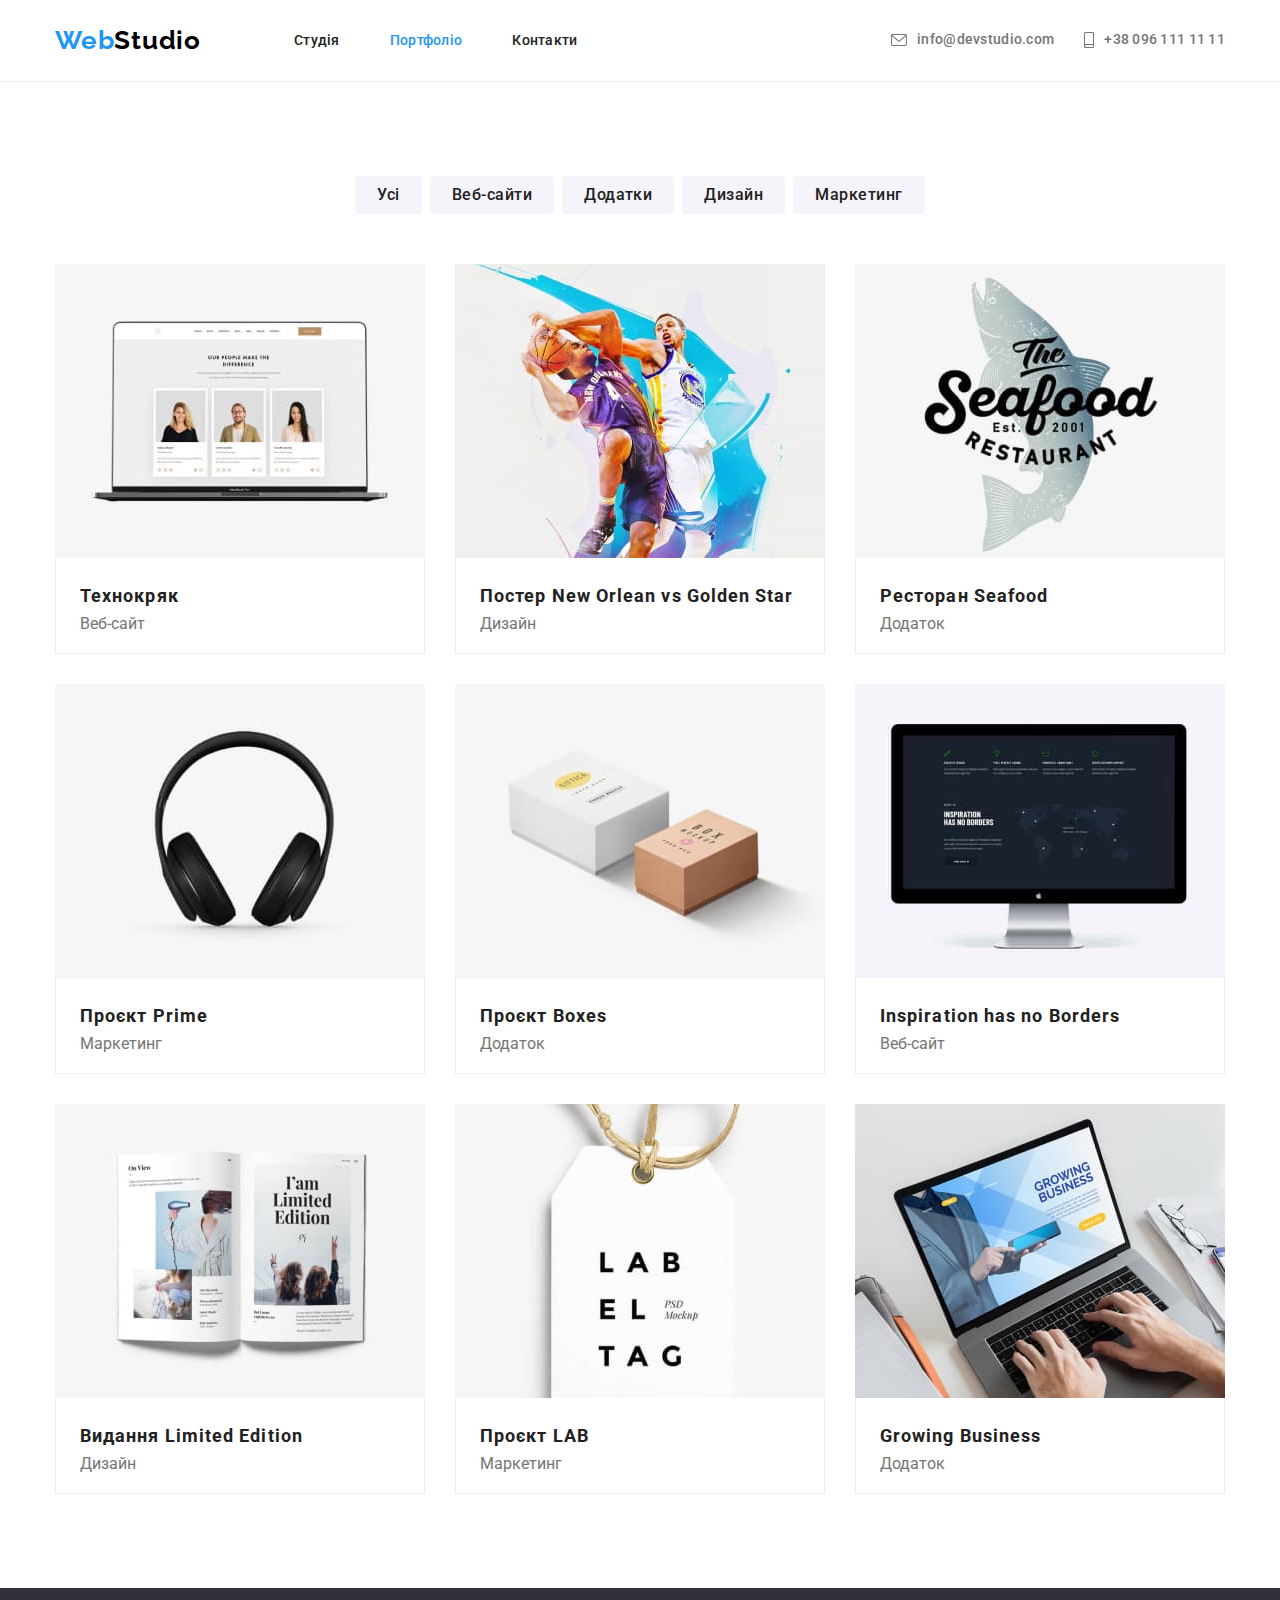
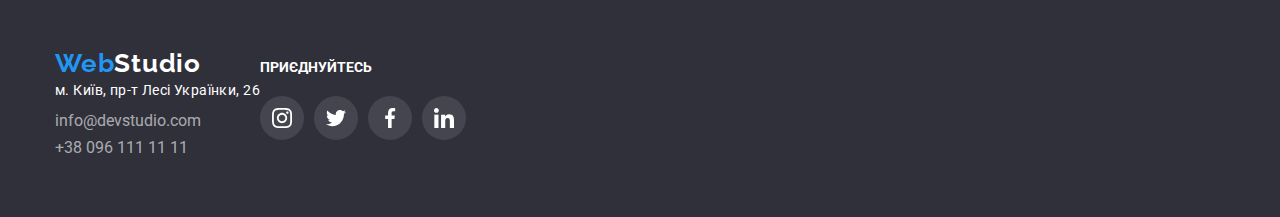
==== portfolio.html @ 5418c932 "Initial commit" ====
<!DOCTYPE html>
<html lang="uk">
  <head>
    <meta charset="UTF-8" />
    <meta http-equiv="X-UA-Compatible" content="IE=edge" />
    <meta name="viewport" content="width=device-width, initial-scale=1.0" />
    <title>Портфоліо</title>
    <!-- шрифти -->
    <link rel="preconnect" href="https://fonts.googleapis.com" />
    <link rel="preconnect" href="https://fonts.gstatic.com" crossorigin />
    <link
      href="https://fonts.googleapis.com/css2?family=Raleway:wght@700&family=Roboto:wght@400;500;700;900&display=swap"
      rel="stylesheet"
    />
    <!-- стилі -->
    <link
      rel="stylesheet"
      href=" https://cdnjs.cloudflare.com/ajax/libs/modern-normalize/1.1.0/modern-normalize.min.css"
    />
    <link rel="stylesheet" href="./css/styles.css" />
  </head>
  <body>
   <header class="header section">
      <div class="container div-header">
        <nav class="navigaition">
          <a class="logo logo-header link" href="./index.html"><span class="logo-accent">Web</span>Studio</a>
          <ul class="menu list">
            <li class="menu-list"><a class="menu-link link-text  link-accent link" href="./index.html">Студія</a></li>
            <li class="menu-list"><a class="menu-link link-text  link-accent link current" href="./portfolio.html">Портфоліо</a></li>
            <li class="menu-list"><a class="menu-link link-text  link-accent link" href="">Контакти</a></li>
          </ul>
        </nav>
        <ul class="header-list list">
          <li header-item>
            <a class="mailto link-text link-accent  link" href="mailto:info@devstudio.com"><svg aria-label="Іконка почтової скриньки" class="mailto-icon" width="16px" height="12px">
                        <use href="./images/sprite.svg#icon-envelope"></use></svg>info@devstudio.com</a>
          </li>
          <li header-item>
            <a class="contact-phone-number link-text link-accent  link" href="tel:+380961111111"><svg aria-label="Шконка телефон" class="phone-icon" width="10px" height="16px">
                        <use href="./images/sprite.svg#icon-smartphone"></use></svg>+38 096 111 11 11</a>
          </li>
        </ul>
      </div>
    </header>
    <main>
      <section class="portfolio section">
        <div class="container portfolio-div">
          <h1 class="visually-hidden">Портфоліо</h1>
          <!-- список кнопок -->
          <ul class="portfolio-btn-list list">
            <li class="portfolio-btn-item">
              <button class="button-secondary button button-activ" type="button">Усі</button>
            </li>
            <li class="portfolio-btn-item">
              <button class="button-secondary button button-activ" type="button">Веб-сайти</button>
            </li>
            <li class="portfolio-btn-item">
              <button class="button-secondary button button-activ" type="button">Додатки</button>
            </li>
            <li class="portfolio-btn-item">
              <button class="button-secondary button button-activ" type="button">Дизайн</button>
            </li>
            <li class="portfolio-btn-item">
              <button class="button-secondary button button-activ" type="button">Маркетинг</button>
            </li>
          </ul>

          <ul class="portfolio-links-list list">
            <li class="portfolio-link-item">
              <a class="item-link link" href="">
                <img
                  class="portfolio-link-img"
                  src="./images/portfolio_tehnokriyk.jpg"
                  alt="Відкритий ноутбук з сайтом на екрані"
                  width="370"
                  height="294"
                />
                <div class="div-link-border">
                  <h3 class="portfolio-link-title">Технокряк</h3>
                  <p class="portfolio-link-text">Веб-сайт</p>
                </div>
              </a>
            </li>

            <li class="portfolio-link-item">
              <a class="item-link link" href="">
                <img
                  class="portfolio-link-img"
                  src="./images/portfolio_poster.jpg"
                  alt="Елемент дизайнерської роботи з баскетболістами"
                  width="370"
                  height="294"
                />
                <div class="div-link-border">
                  <h3 class="portfolio-link-title link">Постер New Orlean vs Golden Star</h3>
                <p class="portfolio-link-text">Дизайн</p>
                </div>
                
              </a>
            </li>

            <li class="portfolio-link-item">
              <a class="item-link link" href="">
                <img
                  class="portfolio-link-img"
                  src="./images/portfolio_seafood.jpg"
                  alt="Логотип ресторану"
                  width="370"
                  height="294"
                />
                <div class="div-link-border">
                  <h3 class="portfolio-link-title link">Ресторан Seafood</h3>
                <p class="portfolio-link-text">Додаток</p>
                </div>
                
              </a>
            </li>

            <li class="portfolio-link-item">
              <a class="item-link link" href="">
                <img
                  class="portfolio-link-img"
                  src="./images/portfolio_prime.jpg"
                  alt="Чорні навушники на білому фоні"
                  width="370"
                  height="294"
                />
                <div class="div-link-border">
                  <h3 class="portfolio-link-title link">Проєкт Prime</h3>
                <p class="portfolio-link-text">Маркетинг</p>
                </div>
              </a>
                
                
            </li>

            <li class="portfolio-link-item">
              <a class="item-link link" href="">
                <img
                  class="portfolio-link-img"
                  src="./images/portfolio_boxes.jpg"
                  alt="Велика біла та маленька коробочка кирпичного кольору на білому фоні"
                  width="370"
                  height="294"
                />
                <div class="div-link-border">
                  <h3 class="portfolio-link-title link">Проєкт Boxes</h3>
                <p class="portfolio-link-text">Додаток</p>
                </div>
                
              </a>
            </li>

            <li class="portfolio-link-item">
              <a class="item-link link" href="">
                <img
                  class="portfolio-link-img"
                  src="./images/portfolio_borders.jpg"
                  alt="Темний монітор на білому фоні"
                  width="370"
                  height="294"
                />
                <div class="div-link-border">
                  <h3 class="portfolio-link-title link">Inspiration has no Borders</h3>
                <p class="portfolio-link-text">Веб-сайт</p>
                </div>
                
              </a>
            </li>

            <li class="portfolio-link-item">
              <a class="item-link link" href="">
                <img
                  class="portfolio-link-img"
                  src="./images/portfolio_limited_edition.jpg"
                  alt="Відкрита книга"
                  width="370"
                  height="294"
                />
                <div class="div-link-border">
                  <h3 class="portfolio-link-title link">Видання Limited Edition</h3>
                <p class="portfolio-link-text">Дизайн</p>
                </div>
                
              </a>
            </li>

            <li class="portfolio-link-item">
              <a class="item-link link" href="">
                <img
                  class="portfolio-link-img"
                  src="./images/portfolio_lab.jpg"
                  alt="Фірмовий знак проекту"
                  width="370"
                  height="294"
                />
                <div class="div-link-border">
                  <h3 class="portfolio-link-title link">Проєкт LAB</h3>
                  <p class="portfolio-link-text">Маркетинг</p>
                </div>
              </a>
            </li>

            <li class="portfolio-link-item">
              <a class="item-link link" href="">
                <img
                  class="portfolio-link-img"
                  src="./images/portfolio_growing_business.jpg"
                  alt="Ноутбук на столі"
                  width="370"
                  height="294"
                />
                <div class="div-link-border">
                  <h3 class="portfolio-link-title">Growing Business</h3>
                  <p class="portfolio-link-text">Додаток</p>
                </div>
              </a>
            </li>
          </ul>
        </div>

        <!-- список картинок -->
      </section>
    </main>

      <footer class="footer section">
      <div class="container footer-div">
        
          <ul class="footer-address-list list">
            <a class="logo logo-footer link" href="./index.html"><span class="logo-accent">Web</span>Studio</a>
            <address class="address">
              <ul class="address-list list">
                <li class="address-item"><a class="address-link link-accent link" href="">м. Київ, пр-т Лесі Українки, 26</a></li>
                <li class="address-item">
                  <a class="mailto mailto-footer link-accent link" href="mailto:info@devstudio.com">info@devstudio.com</a>
                </li>
                <li class="address-item">
                  <a class="contact-phone-number phone-footer link-accent  link" href="tel:+380961111111"
                    >+38 096 111 11 11</a
                  >
                </li>
              </ul>
            </address>
          </ul>
          <ul class="footer-list list">
            <p class="footer-icon-text transform">Приєднуйтесь</p>
            <ul class="footer-icon-list list">
              <li class="footer-icon-item">
                <a class="footer-icon-link link" href="https://www.instagram.com/
" ><svg lang="en" aria-label="icon instagram" class="footer-icon" width="20px" height="20px"
    >
                        <use href="./images/sprite.svg#icon-instagram"></use></svg>
</a></a>
              </li>
              <li class="footer-icon-item">
                <a class="footer-icon-link link" href="https://twitter.com/
" ><svg lang="en" aria-label="icon twitter" class="footer-icon" width="20px" height="20px">
                        <use href="./images/sprite.svg#icon-twitter"></use></svg>
</a></a>
              </li>
              <li class="footer-icon-item">
                <a class="footer-icon-link link" href="https://www.facebook.com/
"><svg lang="en" aria-label="" class="footer-icon" width="20px" height="20px">
                        <use href="./images/sprite.svg#icon-facebook"></use></svg>
</a></a>
              </li>
              <li class="footer-icon-item">
                <a class="footer-icon-link link" href="https://www.linkedin.com/
"><svg lang="en" aria-label="icon linkedin" class="footer-icon" width="20px" height="20px">
                        <use href="./images/sprite.svg#icon-linkedin"></use></svg>
</a></a>
              </li>
            </ul>
          </ul>
        
      </div>
    </footer>

  </body>
</html>
---- css/styles.css ----
/* сбрасываем стили */
h1, 
h2,
h3,
h4,
p {
    margin-top: 0;
    margin-bottom: 0;
}

ul,
ol {
    margin-top: 0;
    margin-bottom: 0;
    padding-left: 0;
}

button {
    cursor: pointer;
}

img {
    display: block;
}

.list {
    list-style: none;
}

.link {
    text-decoration: none;
}

.visually-hidden {
    position: absolute;
    white-space: nowrap;
    width: 1px;
    height: 1px;
    overflow: hidden;
    border: 0;
    padding: 0;
    clip: rect(0 0 0 0);
    clip-path: inset(50%);
    margin: -1px;
}

:root {
    /* палитра цветов */
    --primary-color: #212121;
    --secondary-color: #757575;
    --secondary-color-w: #FFFFFF;
    --additional-color: rgba(255, 255, 255, 0.6);
    --accent-color: #2196F3;
    /* текст */
    --primary-font-family: 'Roboto', sans-serif;
    --secondary-font-family: 'Raleway', sans-serif;
    /* фон */
    --primary-background-color: #ffffff;
    --secondary-background-color-lige: rgba(47, 48, 58, 0.4);
    --secondary-background-color-dark: #2F303A;
    --accent-background-color: #AFB1B8;
}

body {
    color: var(--primary-color);
    font-family: var(--primary-font-family);
    background-color: var(--primary-background-color);
}

/* ==========   общие классы   ======= */
.container {
    width: 1200px;
    padding: 0 15px;
    margin-left: auto;
    margin-right: auto;
}

.section {
    padding-top: 94px;
    padding-bottom: 94px;
}

.link-text {
    color: var(--secondary-color);
    font-weight: 500;
    font-size: 14px;
    line-height: 1.14;
    letter-spacing: 0.02em;
}

.title {
    font-size: 36px;
    line-height: 1.17;
    text-align: center;
    letter-spacing: 0.03em;
    margin-bottom: 50px;
}

.transform {
    text-transform: uppercase;
}

/* --- hover-focus  --- */
.link-accent:hover,
.link-accent:focus {
    color: var(--accent-color);
    fill: var(--accent-color);
}


/*====================   HEADER   ==================== */
.header {
    padding-top: 25px;
    padding-bottom: 25px;
    border-bottom: 1px solid #ECECEC;
}

/* ---  LOGO   --- */
.logo {
    color: #000000;
    font-family: var(--secondary-font-family);
    font-weight: 700;
    font-size: 26px;
    line-height: 1.19;
    letter-spacing: 0.03em;
}

.logo-header {
    margin-right: 93px;
}

.logo-accent {
    color: var(--accent-color);
}

.logo:hover {
    color: var(--accent-color);
}

/* ----   navigation   ----   */
.menu-link {
    color: var(--primary-color);
}

/* ----------------------------- */
.div-header {
    display: flex;
    justify-content: space-between;
}

.navigaition {
    display: flex;

}

.menu {
    display: flex;
    align-items: center;
    column-gap: 50px;
}

.header-list {
    display: flex;
    align-items: center;
    column-gap: 30px;
}

/* --------------- */
.mailto,
.contact-phone-number {
    display: flex;
    align-items: center;
}

.mailto-icon,
.phone-icon {
    margin-right: 10px;
    fill: currentColor;
}

.current {
    color: var(--accent-color);
}

/* ===============  HERO   =========== */
.hero {
    padding-top: 200px;
    padding-bottom: 200px;
    background-color: #C4C4C4;
    background-image: linear-gradient(rgba(47, 48, 58, 0.4),
            rgba(47, 48, 58, 0.4)),
        url("../images/bg/hero-bg.jpg");
    background-repeat: no-repeat;
    background-position: center;
    background-size: cover;
    max-width: 1600px;
    margin-left: auto;
    margin-right: auto;
}

.hero-title {
    font-family: var(--primary-font-family);
    color: var(--secondary-color-w);
    width: 696px;
    margin-right: auto;
    margin-left: auto;
    margin-bottom: 30px;
    font-weight: 900;
    font-size: 44px;
    line-height: 1.37;
    text-align: center;
    letter-spacing: 0.06em;
}

/*--------  кнопки   -----------   */

.button {
    display: block;
    font-size: 16px;
    line-height: 1.9;
    text-align: center;
    border: none;
    border-radius: 4px;
}

.button-primary {
    color: var(--secondary-color-w);
    background-color: var(--accent-color);
    font-weight: 700;
    line-height: 1.9;
    letter-spacing: 0.06em;
    margin-right: auto;
    margin-left: auto;
    width: 216px;
    height: 50px;
    box-shadow: 0px 4px 4px rgba(0, 0, 0, 0.15);
}

.button-secondary {
    color: var(--primary-color);
    background-color: #F5F4FA;
    font-weight: 500;
    line-height: 1.6;
    letter-spacing: 0.03em;
    padding: 6px 22px;  
    
}

/* ------ hover-focus  ------------ */
.button-primary:hover,
.button-primary:focus {
    background-color: #188CE8;
}

.button-secondary:hover,
.button-secondary:focus {
    color: var(--secondary-color-w);
    background-color: var(--accent-color);
    box-shadow: 0px 4px 4px rgba(0, 0, 0, 0.25);
}

.button-activ:active {
    color: var(--accent-color);
}


/* ===============  HERO   =========== */
/* ===========   benefits   ================= */
.benefits {
    padding-bottom: 0;
}

.benefits-title {
    font-size: 14px;
    line-height: 1.14;
    letter-spacing: 0.03em;
    margin-bottom: 10px;
}

.benefits-text {
    color: var(--secondary-color);
    font-size: 14px;
    line-height: 1.71;
    letter-spacing: 0.03em;
}

/*------    позиционирование   ---------------- */
.benefits-list {
    display: flex;
    column-gap: 30px;
}

.benefits-item {
    flex-basis: calc((100%-90px)/4);
}

.benefits-item-div {
    display: flex;
    justify-content: center;
    align-items: center;
    background-color: #F5F4FA;
    height: 120px;
    border-radius: 4px;
    margin-bottom: 30px;
}

/* ===========   benefits   ================= */
/* ===========   WORK   ===================== */
.work-list {
    display: flex;
    column-gap: 30px;
}

.work-list-item {
    flex-basis: calc((100%-60px)/3)
}

/* ===========   WORK   ===================== */
/* ===========   TEAM   ===================== */
.team {
    background-color: #F5F4FA;
    padding-top: 48px;
    padding-bottom: 140px;
}

.team-list {
    display: flex;
    column-gap: 30px;
}

.team-item {
    background-color: var(--primary-background-color);
    box-shadow: 0px 1px 3px rgba(0, 0, 0, 0.12), 0px 1px 1px rgba(0, 0, 0, 0.14), 0px 2px 1px rgba(0, 0, 0, 0.2);
    border-radius: 0px 0px 4px 4px;
    padding-bottom: 30px;
    flex-basis: calc((100%-90px)/4)
}

.team-img {
    margin-bottom: 30px;
}

.team-item-title {
    font-weight: 500;
    font-size: 16px;
    line-height: 1.19;
    margin-bottom: 10px;
}

.team-item-text {
    color: var(--secondary-color);
    font-size: 16px;
    line-height: 1.19;
    text-align: center;
    letter-spacing: 0.03em;
    margin-bottom: 16px;
}

.team-social-list {
    display: flex; 
    justify-content: center;
    column-gap: 10px;
}
.team-social-item{
    display: flex;
        justify-content: center;
        align-items: center;

}

.team-social-link {
    display: flex;
    justify-content: center;
    align-items: center; 
    width: 44px;
    height: 44px;
    border-radius: 50%;
    background-color: var(--secondary-color-w);

}

.team-social-icon {
    color: #AFB1B8;   
    fill: currentColor;

}

/* --------- hover,focus ----------- */
.team-social-link:hover .team-social-icon,
.team-social-link:focus .team-social-icon {
    fill: var(--secondary-color-w);

}

.team-social-link:hover,
.team-social-link:focus {
    background-color: var(--accent-color); 
 
} 

/* ===========   TEAM   ===================== */
/* ===========   CLIENT   ===================== */

.client-list {
    display: flex;
    column-gap: 30px;
}


.client-link {
    display: flex;
    align-items: center;
    justify-content: center;
    width: 170px;
    height: 92px;
    border: 1px solid #AFB1B8;
    border-radius: 4px;
}

.client-link-icon {
    fill: #afb1b8;

}

.client-link:hover .client-link-icon,
.client-link:focus .client-link-icon {
    fill: var(--accent-color);
}

.client-link:hover,
.client-link:focus {
    border: 1px solid var(--accent-color);
}


/*===========   CLIENT   =====================*/
/* ==========   FOOTER   ===================== */

.footer {
    padding: 60px 0;
    background-color: var(--secondary-background-color-dark);
}

.address {
    font-style: normal;
}

.address-link {
    color: var(--secondary-color-w);
    font-size: 14px;
    line-height: 1.71;
    letter-spacing: 0.03em;
}

.mailto-footer,
.phone-footer {
    color: rgba(255, 255, 255, 0.6);
}

.logo-footer {
    color: var(--secondary-color-w);

}

/* ---------------------------------------------- */

.footer-icon-text {
    color: var(--secondary-color-w);
    font-weight: 700;
    font-size: 14px;
    line-height: 1.14;
    margin-bottom: 20px;
}

/* ============================= */
.footer-div {
    display: flex;
    align-items: baseline;
}

.footer-address-div {
    display: flex;
    margin-right: 70px;
    flex-direction: column;
    row-gap: 20px;
}

.address-list {
    display: flex;
    flex-direction: column;
    row-gap: 9px;

}

.footer-icon-list {
    display: flex;
    column-gap: 10px;
}

.footer-icon {
    fill: var(--secondary-color-w);
}

.footer-icon-link {
    display: flex;
    justify-content: center;
    align-items: center;
    width: 44px;
    height: 44px;
    border-radius: 50%;
    background-color: rgba(255, 255, 255, 0.1);
}

.footer-icon-link:hover,
.footer-icon-link:focus {
    background-color: var(--accent-color);

}

/* ----------------------- */
/* ==========   FOOTER   ===================== */
/*================   portfolio   =========================== */

.portfolio-link-title {
    color: var(--primary-color);
    font-size: 18px;
    line-height: 2;
    letter-spacing: 0.06em;
}

.portfolio-link-text {
    color: var(--secondary-color);
    font-size: 16px;
    line-height: 1.19;
}

/*----------------------------------------------------------*/
/* позиционирование */

.portfolio-btn-list {
    display: flex;
    justify-content: center;
    column-gap: 8px;
    margin-bottom: 50px;

}

.portfolio-links-list {
    display: flex;
    flex-wrap: wrap;
    gap: 30px;
}

/* .portfolio-link-item{     */
/* border-bottom: 1px solid #EEEEEE; */
/* flex-basis: calc((100%-60px)/3); */
/* }  */

.div-link-border {
    border: 1px solid #EEEEEE;
    border-top: none;
    padding: 20px 24px;
}
.item-link{
    display: inline-block;
}

.item-link:hover,
.item-link:focus {
    box-shadow: 0px 1px 1px rgba(0, 0, 0, 0.12), 0px 4px 4px rgba(0, 0, 0, 0.06), 1px 4px 6px rgba(0, 0, 0, 0.16);
}    

/* ---------------------------------------------------------- */
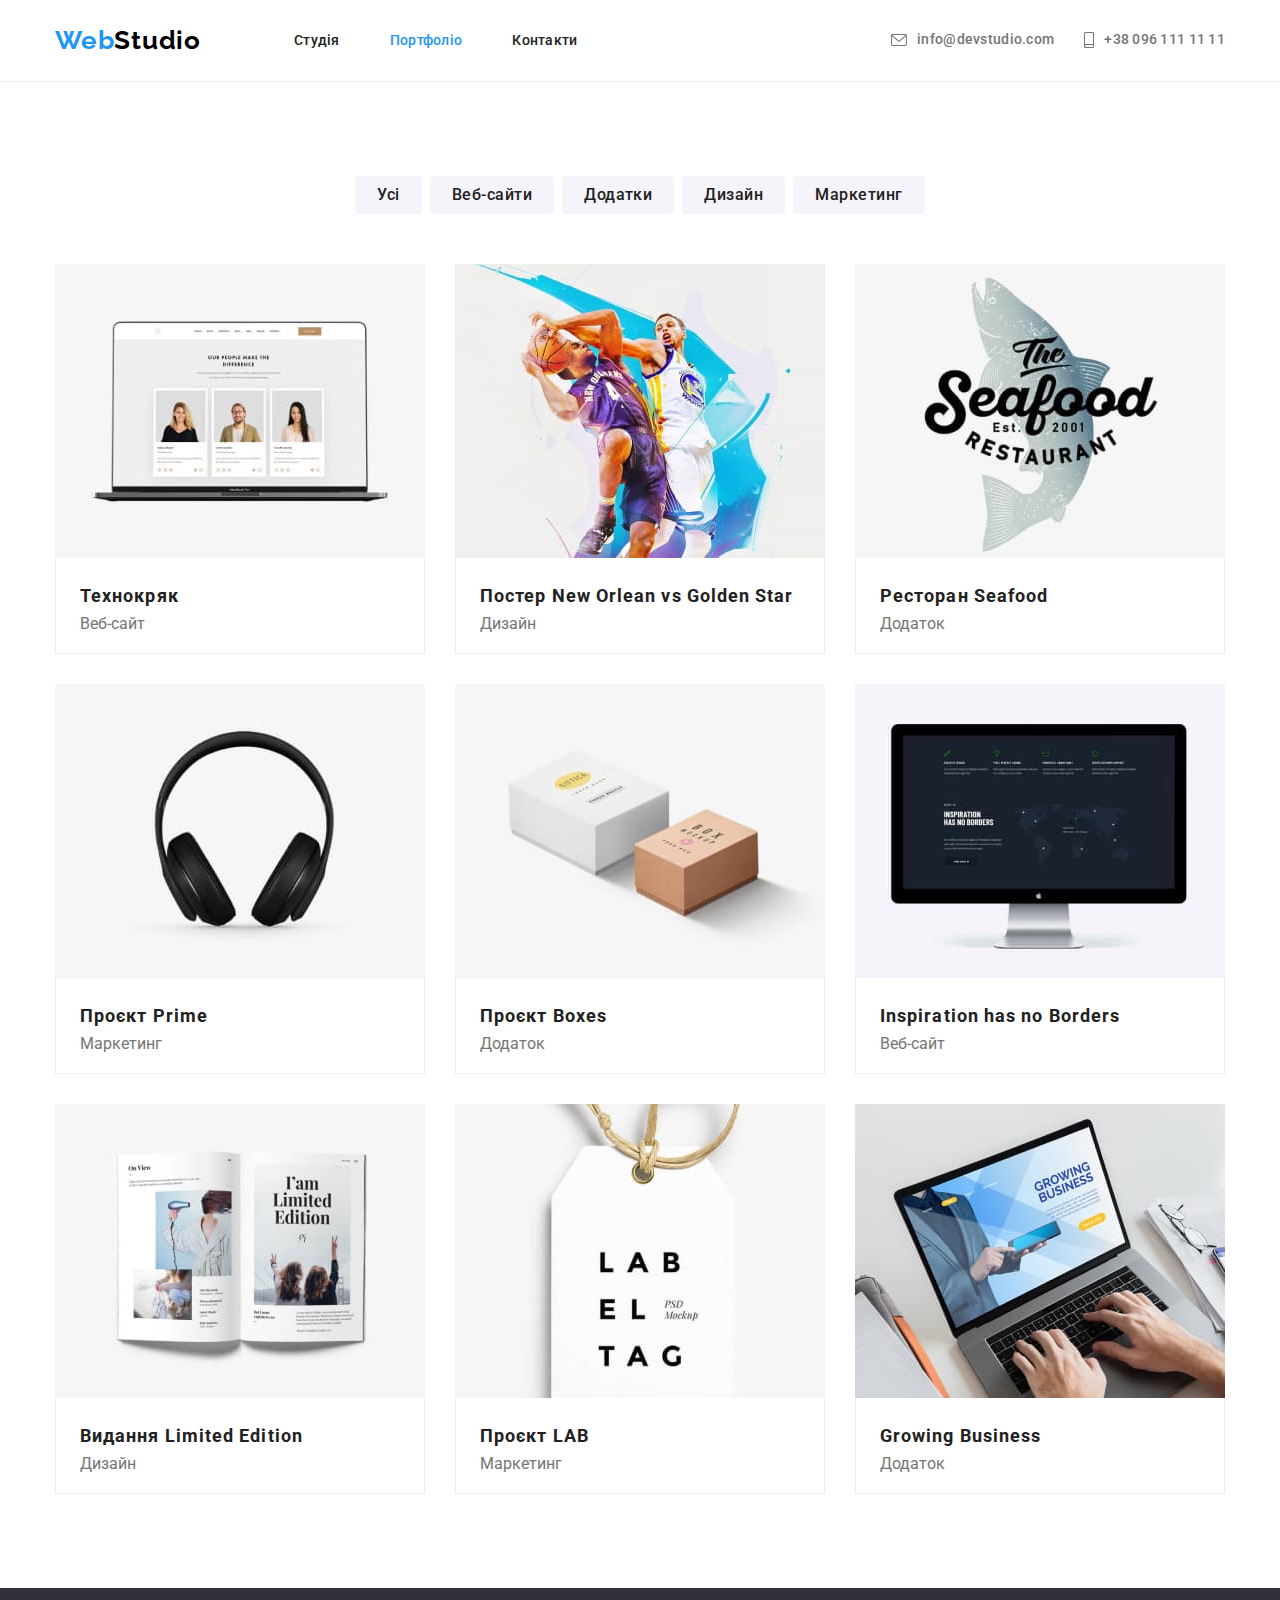
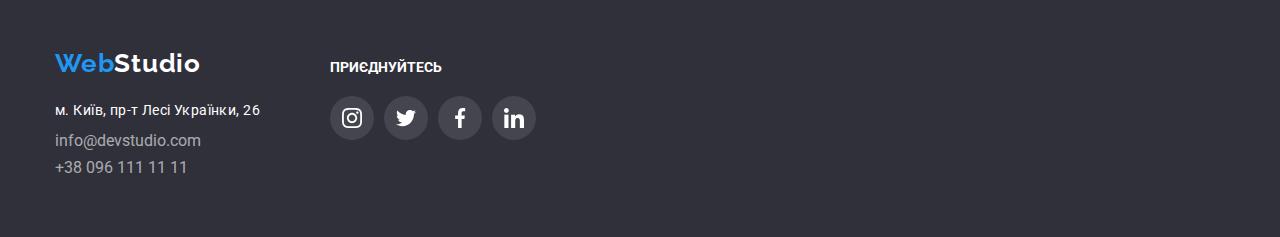
==== commit eef6d845: "добавляет исправления" ====
--- a/portfolio.html
+++ b/portfolio.html
@@ -20,24 +20,45 @@
     <link rel="stylesheet" href="./css/styles.css" />
   </head>
   <body>
-   <header class="header section">
+    <header class="header section">
       <div class="container div-header">
         <nav class="navigaition">
-          <a class="logo logo-header link" href="./index.html"><span class="logo-accent">Web</span>Studio</a>
+          <a class="logo logo-header link" href="./index.html"
+            ><span class="logo-accent">Web</span>Studio</a
+          >
           <ul class="menu list">
-            <li class="menu-list"><a class="menu-link link-text  link-accent link" href="./index.html">Студія</a></li>
-            <li class="menu-list"><a class="menu-link link-text  link-accent link current" href="./portfolio.html">Портфоліо</a></li>
-            <li class="menu-list"><a class="menu-link link-text  link-accent link" href="">Контакти</a></li>
+            <li class="menu-list">
+              <a class="menu-link link-text link-accent link" href="./index.html">Студія</a>
+            </li>
+            <li class="menu-list">
+              <a class="menu-link link-text link-accent link current" href="./portfolio.html"
+                >Портфоліо</a
+              >
+            </li>
+            <li class="menu-list">
+              <a class="menu-link link-text link-accent link" href="">Контакти</a>
+            </li>
           </ul>
         </nav>
         <ul class="header-list list">
           <li header-item>
-            <a class="mailto link-text link-accent  link" href="mailto:info@devstudio.com"><svg aria-label="Іконка почтової скриньки" class="mailto-icon" width="16px" height="12px">
-                        <use href="./images/sprite.svg#icon-envelope"></use></svg>info@devstudio.com</a>
+            <a class="mailto link-text link-accent link" href="mailto:info@devstudio.com"
+              ><svg
+                aria-label="Іконка почтової скриньки"
+                class="mailto-icon"
+                width="16px"
+                height="12px"
+              >
+                <use href="./images/sprite.svg#icon-envelope"></use></svg
+              >info@devstudio.com</a
+            >
           </li>
           <li header-item>
-            <a class="contact-phone-number link-text link-accent  link" href="tel:+380961111111"><svg aria-label="Шконка телефон" class="phone-icon" width="10px" height="16px">
-                        <use href="./images/sprite.svg#icon-smartphone"></use></svg>+38 096 111 11 11</a>
+            <a class="contact-phone-number link-text link-accent link" href="tel:+380961111111"
+              ><svg aria-label="Шконка телефон" class="phone-icon" width="10px" height="16px">
+                <use href="./images/sprite.svg#icon-smartphone"></use></svg
+              >+38 096 111 11 11</a
+            >
           </li>
         </ul>
       </div>
@@ -93,9 +114,8 @@
                 />
                 <div class="div-link-border">
                   <h3 class="portfolio-link-title link">Постер New Orlean vs Golden Star</h3>
-                <p class="portfolio-link-text">Дизайн</p>
-                </div>
-                
+                  <p class="portfolio-link-text">Дизайн</p>
+                </div>
               </a>
             </li>
 
@@ -110,9 +130,8 @@
                 />
                 <div class="div-link-border">
                   <h3 class="portfolio-link-title link">Ресторан Seafood</h3>
-                <p class="portfolio-link-text">Додаток</p>
-                </div>
-                
+                  <p class="portfolio-link-text">Додаток</p>
+                </div>
               </a>
             </li>
 
@@ -127,11 +146,9 @@
                 />
                 <div class="div-link-border">
                   <h3 class="portfolio-link-title link">Проєкт Prime</h3>
-                <p class="portfolio-link-text">Маркетинг</p>
-                </div>
-              </a>
-                
-                
+                  <p class="portfolio-link-text">Маркетинг</p>
+                </div>
+              </a>
             </li>
 
             <li class="portfolio-link-item">
@@ -145,9 +162,8 @@
                 />
                 <div class="div-link-border">
                   <h3 class="portfolio-link-title link">Проєкт Boxes</h3>
-                <p class="portfolio-link-text">Додаток</p>
-                </div>
-                
+                  <p class="portfolio-link-text">Додаток</p>
+                </div>
               </a>
             </li>
 
@@ -162,9 +178,8 @@
                 />
                 <div class="div-link-border">
                   <h3 class="portfolio-link-title link">Inspiration has no Borders</h3>
-                <p class="portfolio-link-text">Веб-сайт</p>
-                </div>
-                
+                  <p class="portfolio-link-text">Веб-сайт</p>
+                </div>
               </a>
             </li>
 
@@ -179,9 +194,8 @@
                 />
                 <div class="div-link-border">
                   <h3 class="portfolio-link-title link">Видання Limited Edition</h3>
-                <p class="portfolio-link-text">Дизайн</p>
-                </div>
-                
+                  <p class="portfolio-link-text">Дизайн</p>
+                </div>
               </a>
             </li>
 
@@ -223,58 +237,97 @@
       </section>
     </main>
 
-      <footer class="footer section">
+    <footer class="footer section">
       <div class="container footer-div">
-        
-          <ul class="footer-address-list list">
-            <a class="logo logo-footer link" href="./index.html"><span class="logo-accent">Web</span>Studio</a>
-            <address class="address">
-              <ul class="address-list list">
-                <li class="address-item"><a class="address-link link-accent link" href="">м. Київ, пр-т Лесі Українки, 26</a></li>
-                <li class="address-item">
-                  <a class="mailto mailto-footer link-accent link" href="mailto:info@devstudio.com">info@devstudio.com</a>
-                </li>
-                <li class="address-item">
-                  <a class="contact-phone-number phone-footer link-accent  link" href="tel:+380961111111"
-                    >+38 096 111 11 11</a
-                  >
-                </li>
-              </ul>
-            </address>
-          </ul>
-          <ul class="footer-list list">
-            <p class="footer-icon-text transform">Приєднуйтесь</p>
-            <ul class="footer-icon-list list">
-              <li class="footer-icon-item">
-                <a class="footer-icon-link link" href="https://www.instagram.com/
-" ><svg lang="en" aria-label="icon instagram" class="footer-icon" width="20px" height="20px"
-    >
-                        <use href="./images/sprite.svg#icon-instagram"></use></svg>
-</a></a>
+        <div class="footer-address-div">
+          <a class="logo logo-footer link" href="./index.html"
+            ><span class="logo-accent">Web</span>Studio</a
+          >
+          <address class="address">
+            <ul class="address-list list">
+              <li class="address-item">
+                <a class="address-link link-accent link" href="">м. Київ, пр-т Лесі Українки, 26</a>
               </li>
-              <li class="footer-icon-item">
-                <a class="footer-icon-link link" href="https://twitter.com/
-" ><svg lang="en" aria-label="icon twitter" class="footer-icon" width="20px" height="20px">
-                        <use href="./images/sprite.svg#icon-twitter"></use></svg>
-</a></a>
+              <li class="address-item">
+                <a class="mailto mailto-footer link-accent link" href="mailto:info@devstudio.com"
+                  >info@devstudio.com</a
+                >
               </li>
-              <li class="footer-icon-item">
-                <a class="footer-icon-link link" href="https://www.facebook.com/
-"><svg lang="en" aria-label="" class="footer-icon" width="20px" height="20px">
-                        <use href="./images/sprite.svg#icon-facebook"></use></svg>
-</a></a>
-              </li>
-              <li class="footer-icon-item">
-                <a class="footer-icon-link link" href="https://www.linkedin.com/
-"><svg lang="en" aria-label="icon linkedin" class="footer-icon" width="20px" height="20px">
-                        <use href="./images/sprite.svg#icon-linkedin"></use></svg>
-</a></a>
+              <li class="address-item">
+                <a
+                  class="contact-phone-number phone-footer link-accent link"
+                  href="tel:+380961111111"
+                  >+38 096 111 11 11</a
+                >
               </li>
             </ul>
+          </address>
+        </div>
+
+        <div class="footer-icon-div">
+          <p class="footer-icon-text transform">Приєднуйтесь</p>
+          <ul class="footer-icon-list list">
+            <li class="footer-icon-item">
+              <a
+                class="footer-icon-link link"
+                href="https://www.instagram.com/
+"
+                ><svg
+                  lang="en"
+                  aria-label="icon instagram"
+                  class="footer-icon"
+                  width="20"
+                  height="20"
+                >
+                  <use href="./images/sprite.svg#icon-instagram"></use>
+                </svg>
+              </a>
+            </li>
+            <li class="footer-icon-item">
+              <a
+                class="footer-icon-link link"
+                href="https://twitter.com/
+"
+                ><svg
+                  lang="en"
+                  aria-label="icon twitter"
+                  class="footer-icon"
+                  width="20"
+                  height="20"
+                >
+                  <use href="./images/sprite.svg#icon-twitter"></use>
+                </svg>
+              </a>
+            </li>
+            <li class="footer-icon-item">
+              <a
+                class="footer-icon-link link"
+                href="https://www.facebook.com/
+"
+                ><svg lang="en" aria-label="" class="footer-icon" width="20" height="20">
+                  <use href="./images/sprite.svg#icon-facebook"></use>
+                </svg>
+              </a>
+            </li>
+            <li class="footer-icon-item">
+              <a
+                class="footer-icon-link link"
+                href="https://www.linkedin.com/
+"
+                ><svg
+                  lang="en"
+                  aria-label="icon linkedin"
+                  class="footer-icon"
+                  width="20"
+                  height="20"
+                >
+                  <use href="./images/sprite.svg#icon-linkedin"></use>
+                </svg>
+              </a>
+            </li>
           </ul>
-        
+        </div>
       </div>
     </footer>
-
   </body>
 </html>
--- a/css/styles.css
+++ b/css/styles.css
@@ -570,5 +570,31 @@
     box-shadow: 0px 1px 1px rgba(0, 0, 0, 0.12), 0px 4px 4px rgba(0, 0, 0, 0.06), 1px 4px 6px rgba(0, 0, 0, 0.16);
 }    
 
-/* ---------------------------------------------------------- */
-
+/* .............ОВЕРЛЕЙ.................. */
+ .portfolio-overlay-wrapper {
+    position: relative;
+    overflow: hidden;
+}
+.overlay{
+    position: absolute;
+    top: 0;
+    left: 0;    
+    height: 100%;
+    width: 100%;
+    background-color: rgba(33, 150, 243, 0.9);
+    color: var(--secondary-color-w);    
+    /* font-weight: 400; */
+    font-size: 18px;
+    line-height: 1.56;    
+    letter-spacing: 0.03em;
+    overflow: auto;
+    padding: 63px 24px;
+    transform: translateY(100%);
+    transition: transform 250ms linear;
+}
+.item-link:hover .overlay,
+.item-link:focus .overlay{
+    transform: translateY(0%);
+}
+
+ 
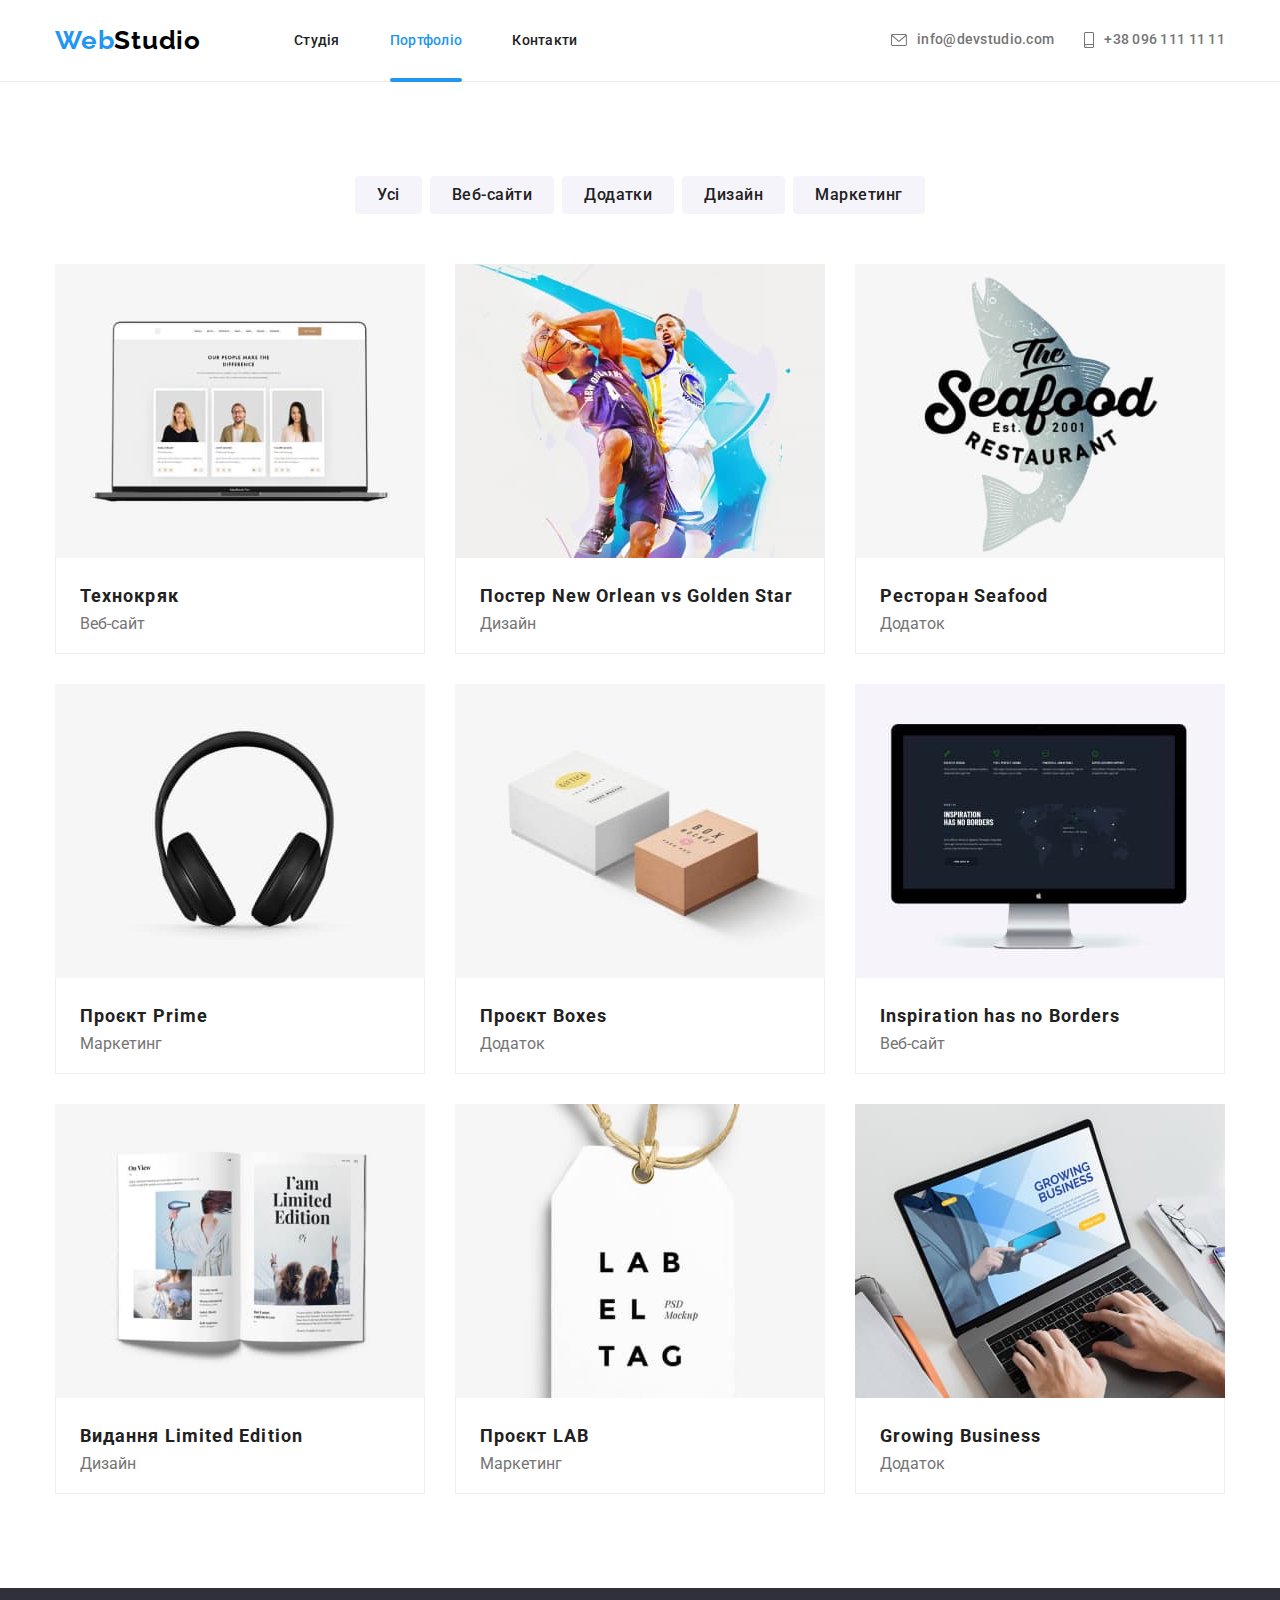
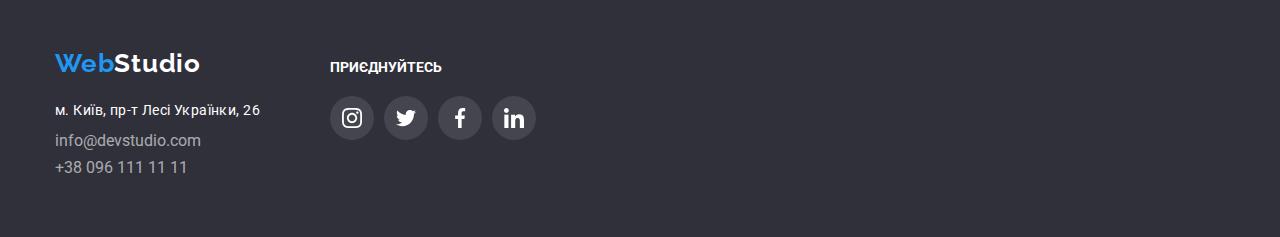
==== commit c54c79ca: "Первый вариант ДЗ-5" ====
--- a/portfolio.html
+++ b/portfolio.html
@@ -23,26 +23,30 @@
     <header class="header section">
       <div class="container div-header">
         <nav class="navigaition">
-          <a class="logo logo-header link" href="./index.html"
+          <a class="logo logo-header link transition" href="./index.html"
             ><span class="logo-accent">Web</span>Studio</a
           >
           <ul class="menu list">
             <li class="menu-list">
-              <a class="menu-link link-text link-accent link" href="./index.html">Студія</a>
+              <a class="menu-link link-text link-accent transition link" href="./index.html"
+                >Студія</a
+              >
             </li>
             <li class="menu-list">
-              <a class="menu-link link-text link-accent link current" href="./portfolio.html"
+              <a
+                class="menu-link link-text link-accent transition link current"
+                href="./portfolio.html"
                 >Портфоліо</a
               >
             </li>
             <li class="menu-list">
-              <a class="menu-link link-text link-accent link" href="">Контакти</a>
+              <a class="menu-link link-text link-accent transition link" href="">Контакти</a>
             </li>
           </ul>
         </nav>
         <ul class="header-list list">
           <li header-item>
-            <a class="mailto link-text link-accent link" href="mailto:info@devstudio.com"
+            <a class="mailto link-text link-accent transition link" href="mailto:info@devstudio.com"
               ><svg
                 aria-label="Іконка почтової скриньки"
                 class="mailto-icon"
@@ -54,7 +58,9 @@
             >
           </li>
           <li header-item>
-            <a class="contact-phone-number link-text link-accent link" href="tel:+380961111111"
+            <a
+              class="contact-phone-number link-text link-accent transition link"
+              href="tel:+380961111111"
               ><svg aria-label="Шконка телефон" class="phone-icon" width="10px" height="16px">
                 <use href="./images/sprite.svg#icon-smartphone"></use></svg
               >+38 096 111 11 11</a
@@ -63,6 +69,7 @@
         </ul>
       </div>
     </header>
+
     <main>
       <section class="portfolio section">
         <div class="container portfolio-div">
@@ -70,32 +77,50 @@
           <!-- список кнопок -->
           <ul class="portfolio-btn-list list">
             <li class="portfolio-btn-item">
-              <button class="button-secondary button button-activ" type="button">Усі</button>
+              <button class="button-secondary button button-activ transition" type="button">
+                Усі
+              </button>
             </li>
             <li class="portfolio-btn-item">
-              <button class="button-secondary button button-activ" type="button">Веб-сайти</button>
+              <button class="button-secondary button button-activ transition" type="button">
+                Веб-сайти
+              </button>
             </li>
             <li class="portfolio-btn-item">
-              <button class="button-secondary button button-activ" type="button">Додатки</button>
+              <button class="button-secondary button button-activ transition" type="button">
+                Додатки
+              </button>
             </li>
             <li class="portfolio-btn-item">
-              <button class="button-secondary button button-activ" type="button">Дизайн</button>
+              <button class="button-secondary button button-activ transition" type="button">
+                Дизайн
+              </button>
             </li>
             <li class="portfolio-btn-item">
-              <button class="button-secondary button button-activ" type="button">Маркетинг</button>
+              <button class="button-secondary button button-activ transition" type="button">
+                Маркетинг
+              </button>
             </li>
           </ul>
 
           <ul class="portfolio-links-list list">
             <li class="portfolio-link-item">
               <a class="item-link link" href="">
-                <img
-                  class="portfolio-link-img"
-                  src="./images/portfolio_tehnokriyk.jpg"
-                  alt="Відкритий ноутбук з сайтом на екрані"
-                  width="370"
-                  height="294"
-                />
+                <div class="portfolio-overlay-wrapper">
+                  <img
+                    class="portfolio-link-img"
+                    src="./images/portfolio_tehnokriyk.jpg"
+                    alt="Відкритий ноутбук з сайтом на екрані"
+                    width="370"
+                    height="294"
+                  />
+                  <p class="overlay">
+                    Ресурс пропонує комплексні пропозиції з різним рівнем функціоналу та сервісів.
+                    Все це дозволить відвідувачу отримати вичерпні відомості про компанію чи
+                    приватну особу.
+                  </p>
+                </div>
+
                 <div class="div-link-border">
                   <h3 class="portfolio-link-title">Технокряк</h3>
                   <p class="portfolio-link-text">Веб-сайт</p>
@@ -105,13 +130,21 @@
 
             <li class="portfolio-link-item">
               <a class="item-link link" href="">
-                <img
-                  class="portfolio-link-img"
-                  src="./images/portfolio_poster.jpg"
-                  alt="Елемент дизайнерської роботи з баскетболістами"
-                  width="370"
-                  height="294"
-                />
+                <div class="portfolio-overlay-wrapper">
+                  <img
+                    class="portfolio-link-img"
+                    src="./images/portfolio_poster.jpg"
+                    alt="Елемент дизайнерської роботи з баскетболістами"
+                    width="370"
+                    height="294"
+                  />
+                  <p class="overlay">
+                    Ресурс пропонує комплексні пропозиції з різним рівнем функціоналу та сервісів.
+                    Все це дозволить відвідувачу отримати вичерпні відомості про компанію чи
+                    приватну особу.
+                  </p>
+                </div>
+
                 <div class="div-link-border">
                   <h3 class="portfolio-link-title link">Постер New Orlean vs Golden Star</h3>
                   <p class="portfolio-link-text">Дизайн</p>
@@ -121,13 +154,21 @@
 
             <li class="portfolio-link-item">
               <a class="item-link link" href="">
-                <img
-                  class="portfolio-link-img"
-                  src="./images/portfolio_seafood.jpg"
-                  alt="Логотип ресторану"
-                  width="370"
-                  height="294"
-                />
+                <div class="portfolio-overlay-wrapper">
+                  <img
+                    class="portfolio-link-img"
+                    src="./images/portfolio_seafood.jpg"
+                    alt="Логотип ресторану"
+                    width="370"
+                    height="294"
+                  />
+                  <p class="overlay">
+                    Ресурс пропонує комплексні пропозиції з різним рівнем функціоналу та сервісів.
+                    Все це дозволить відвідувачу отримати вичерпні відомості про компанію чи
+                    приватну особу.
+                  </p>
+                </div>
+
                 <div class="div-link-border">
                   <h3 class="portfolio-link-title link">Ресторан Seafood</h3>
                   <p class="portfolio-link-text">Додаток</p>
@@ -137,13 +178,21 @@
 
             <li class="portfolio-link-item">
               <a class="item-link link" href="">
-                <img
-                  class="portfolio-link-img"
-                  src="./images/portfolio_prime.jpg"
-                  alt="Чорні навушники на білому фоні"
-                  width="370"
-                  height="294"
-                />
+                <div class="portfolio-overlay-wrapper">
+                  <img
+                    class="portfolio-link-img"
+                    src="./images/portfolio_prime.jpg"
+                    alt="Чорні навушники на білому фоні"
+                    width="370"
+                    height="294"
+                  />
+                  <p class="overlay">
+                    Ресурс пропонує комплексні пропозиції з різним рівнем функціоналу та сервісів.
+                    Все це дозволить відвідувачу отримати вичерпні відомості про компанію чи
+                    приватну особу.
+                  </p>
+                </div>
+
                 <div class="div-link-border">
                   <h3 class="portfolio-link-title link">Проєкт Prime</h3>
                   <p class="portfolio-link-text">Маркетинг</p>
@@ -153,13 +202,21 @@
 
             <li class="portfolio-link-item">
               <a class="item-link link" href="">
-                <img
-                  class="portfolio-link-img"
-                  src="./images/portfolio_boxes.jpg"
-                  alt="Велика біла та маленька коробочка кирпичного кольору на білому фоні"
-                  width="370"
-                  height="294"
-                />
+                <div class="portfolio-overlay-wrapper">
+                  <img
+                    class="portfolio-link-img"
+                    src="./images/portfolio_boxes.jpg"
+                    alt="Велика біла та маленька коробочка кирпичного кольору на білому фоні"
+                    width="370"
+                    height="294"
+                  />
+                  <p class="overlay">
+                    Ресурс пропонує комплексні пропозиції з різним рівнем функціоналу та сервісів.
+                    Все це дозволить відвідувачу отримати вичерпні відомості про компанію чи
+                    приватну особу.
+                  </p>
+                </div>
+
                 <div class="div-link-border">
                   <h3 class="portfolio-link-title link">Проєкт Boxes</h3>
                   <p class="portfolio-link-text">Додаток</p>
@@ -169,13 +226,21 @@
 
             <li class="portfolio-link-item">
               <a class="item-link link" href="">
-                <img
-                  class="portfolio-link-img"
-                  src="./images/portfolio_borders.jpg"
-                  alt="Темний монітор на білому фоні"
-                  width="370"
-                  height="294"
-                />
+                <div class="portfolio-overlay-wrapper">
+                  <img
+                    class="portfolio-link-img"
+                    src="./images/portfolio_borders.jpg"
+                    alt="Темний монітор на білому фоні"
+                    width="370"
+                    height="294"
+                  />
+                  <p class="overlay">
+                    Ресурс пропонує комплексні пропозиції з різним рівнем функціоналу та сервісів.
+                    Все це дозволить відвідувачу отримати вичерпні відомості про компанію чи
+                    приватну особу.
+                  </p>
+                </div>
+
                 <div class="div-link-border">
                   <h3 class="portfolio-link-title link">Inspiration has no Borders</h3>
                   <p class="portfolio-link-text">Веб-сайт</p>
@@ -185,13 +250,21 @@
 
             <li class="portfolio-link-item">
               <a class="item-link link" href="">
-                <img
-                  class="portfolio-link-img"
-                  src="./images/portfolio_limited_edition.jpg"
-                  alt="Відкрита книга"
-                  width="370"
-                  height="294"
-                />
+                <div class="portfolio-overlay-wrapper">
+                  <img
+                    class="portfolio-link-img"
+                    src="./images/portfolio_limited_edition.jpg"
+                    alt="Відкрита книга"
+                    width="370"
+                    height="294"
+                  />
+                  <p class="overlay">
+                    Ресурс пропонує комплексні пропозиції з різним рівнем функціоналу та сервісів.
+                    Все це дозволить відвідувачу отримати вичерпні відомості про компанію чи
+                    приватну особу.
+                  </p>
+                </div>
+
                 <div class="div-link-border">
                   <h3 class="portfolio-link-title link">Видання Limited Edition</h3>
                   <p class="portfolio-link-text">Дизайн</p>
@@ -201,13 +274,21 @@
 
             <li class="portfolio-link-item">
               <a class="item-link link" href="">
-                <img
-                  class="portfolio-link-img"
-                  src="./images/portfolio_lab.jpg"
-                  alt="Фірмовий знак проекту"
-                  width="370"
-                  height="294"
-                />
+                <div class="portfolio-overlay-wrapper">
+                  <img
+                    class="portfolio-link-img"
+                    src="./images/portfolio_lab.jpg"
+                    alt="Фірмовий знак проекту"
+                    width="370"
+                    height="294"
+                  />
+                  <p class="overlay">
+                    Ресурс пропонує комплексні пропозиції з різним рівнем функціоналу та сервісів.
+                    Все це дозволить відвідувачу отримати вичерпні відомості про компанію чи
+                    приватну особу.
+                  </p>
+                </div>
+
                 <div class="div-link-border">
                   <h3 class="portfolio-link-title link">Проєкт LAB</h3>
                   <p class="portfolio-link-text">Маркетинг</p>
@@ -217,13 +298,21 @@
 
             <li class="portfolio-link-item">
               <a class="item-link link" href="">
-                <img
-                  class="portfolio-link-img"
-                  src="./images/portfolio_growing_business.jpg"
-                  alt="Ноутбук на столі"
-                  width="370"
-                  height="294"
-                />
+                <div class="portfolio-overlay-wrapper">
+                  <img
+                    class="portfolio-link-img"
+                    src="./images/portfolio_growing_business.jpg"
+                    alt="Ноутбук на столі"
+                    width="370"
+                    height="294"
+                  />
+                  <p class="overlay">
+                    Ресурс пропонує комплексні пропозиції з різним рівнем функціоналу та сервісів.
+                    Все це дозволить відвідувачу отримати вичерпні відомості про компанію чи
+                    приватну особу.
+                  </p>
+                </div>
+
                 <div class="div-link-border">
                   <h3 class="portfolio-link-title">Growing Business</h3>
                   <p class="portfolio-link-text">Додаток</p>
@@ -240,22 +329,26 @@
     <footer class="footer section">
       <div class="container footer-div">
         <div class="footer-address-div">
-          <a class="logo logo-footer link" href="./index.html"
+          <a class="logo logo-footer transition link" href="./index.html"
             ><span class="logo-accent">Web</span>Studio</a
           >
           <address class="address">
             <ul class="address-list list">
               <li class="address-item">
-                <a class="address-link link-accent link" href="">м. Київ, пр-т Лесі Українки, 26</a>
-              </li>
-              <li class="address-item">
-                <a class="mailto mailto-footer link-accent link" href="mailto:info@devstudio.com"
-                  >info@devstudio.com</a
+                <a class="address-link link-accent transition link" href=""
+                  >м. Київ, пр-т Лесі Українки, 26</a
                 >
               </li>
               <li class="address-item">
                 <a
-                  class="contact-phone-number phone-footer link-accent link"
+                  class="mailto mailto-footer link-accent transition link"
+                  href="mailto:info@devstudio.com"
+                  >info@devstudio.com</a
+                >
+              </li>
+              <li class="address-item">
+                <a
+                  class="contact-phone-number phone-footer link-accent transition link"
                   href="tel:+380961111111"
                   >+38 096 111 11 11</a
                 >
@@ -269,7 +362,7 @@
           <ul class="footer-icon-list list">
             <li class="footer-icon-item">
               <a
-                class="footer-icon-link link"
+                class="footer-icon-link transition link"
                 href="https://www.instagram.com/
 "
                 ><svg
@@ -285,7 +378,7 @@
             </li>
             <li class="footer-icon-item">
               <a
-                class="footer-icon-link link"
+                class="footer-icon-link transition link"
                 href="https://twitter.com/
 "
                 ><svg
@@ -301,7 +394,7 @@
             </li>
             <li class="footer-icon-item">
               <a
-                class="footer-icon-link link"
+                class="footer-icon-link transition link"
                 href="https://www.facebook.com/
 "
                 ><svg lang="en" aria-label="" class="footer-icon" width="20" height="20">
@@ -311,7 +404,7 @@
             </li>
             <li class="footer-icon-item">
               <a
-                class="footer-icon-link link"
+                class="footer-icon-link transition link"
                 href="https://www.linkedin.com/
 "
                 ><svg
--- a/css/styles.css
+++ b/css/styles.css
@@ -29,7 +29,7 @@
 
 .link {
     text-decoration: none;
-}
+}    
 
 .visually-hidden {
     position: absolute;
@@ -100,13 +100,18 @@
     text-transform: uppercase;
 }
 
+
+
 /* --- hover-focus  --- */
 .link-accent:hover,
 .link-accent:focus {
     color: var(--accent-color);
     fill: var(--accent-color);
 }
-
+.link-accent{
+    transition: color 250ms cubic-bezier(0.4, 0, 0.2, 1) 0ms;
+
+}
 
 /*====================   HEADER   ==================== */
 .header {
@@ -123,6 +128,8 @@
     font-size: 26px;
     line-height: 1.19;
     letter-spacing: 0.03em;
+    transition: color 250ms cubic-bezier(0.4, 0, 0.2, 1) 0ms;
+
 }
 
 .logo-header {
@@ -139,24 +146,29 @@
 
 /* ----   navigation   ----   */
 .menu-link {
-    color: var(--primary-color);
-}
+    color: var(--primary-color);    
+}
+
 
 /* ----------------------------- */
 .div-header {
     display: flex;
     justify-content: space-between;
+    align-items: center;
 }
 
 .navigaition {
     display: flex;
+    align-items: center;
 
 }
 
 .menu {
+    
     display: flex;
     align-items: center;
     column-gap: 50px;
+
 }
 
 .header-list {
@@ -180,6 +192,21 @@
 
 .current {
     color: var(--accent-color);
+}
+
+/* ----- декоративный элемент  ----- */
+.menu-list{
+    position: relative;
+}
+.menu-link.current::after{
+    position: absolute;    
+    content: '';
+    display: block;
+    width: 100%;
+    height: 4px;
+    background: #2196F3;
+    border-radius: 2px;
+    margin-top: 28px;      
 }
 
 /* ===============  HERO   =========== */
@@ -221,6 +248,7 @@
     text-align: center;
     border: none;
     border-radius: 4px;
+    transition: background-color 250ms cubic-bezier(0.4, 0, 0.2, 1) 0ms;
 }
 
 .button-primary {
@@ -234,6 +262,7 @@
     width: 216px;
     height: 50px;
     box-shadow: 0px 4px 4px rgba(0, 0, 0, 0.15);
+    transition-property: background-color;
 }
 
 .button-secondary {
@@ -243,6 +272,9 @@
     line-height: 1.6;
     letter-spacing: 0.03em;
     padding: 6px 22px;  
+    transition-property: color, background-color, box-shadow;
+    transition: color 250ms cubic-bezier(0.4, 0, 0.2, 1) 0ms;
+    transition: box-shadow 250ms cubic-bezier(0.4, 0, 0.2, 1) 0ms;
     
 }
 
@@ -314,6 +346,26 @@
 .work-list-item {
     flex-basis: calc((100%-60px)/3)
 }
+/* ///// текст над фото ///////////////// */
+
+.work-img-wrapper{
+    position: relative;
+}
+.work-img-text{
+    position: absolute;
+    width: 100%;
+    padding-top: 27px;
+    padding-bottom: 27px;
+    color: var(--secondary-color-w);
+    background-color: rgba(47, 48, 58, 0.8);
+    font-weight: 700;
+    font-size: 14px;
+    line-height: 1.14;
+    text-align: center;
+    letter-spacing: 0.03em;
+    transform: translateY(-100%);
+}
+
 
 /* ===========   WORK   ===================== */
 /* ===========   TEAM   ===================== */
@@ -376,12 +428,18 @@
     height: 44px;
     border-radius: 50%;
     background-color: var(--secondary-color-w);
-
+    transition-property: background-color;
+    transition: background-color 250ms cubic-bezier(0.4, 0, 0.2, 1) 0ms;
+
+
+    
 }
 
 .team-social-icon {
     color: #AFB1B8;   
     fill: currentColor;
+    transition-property: fill;
+    transition: fill 250ms cubic-bezier(0.4, 0, 0.2, 1) 0ms;
 
 }
 
@@ -415,10 +473,15 @@
     height: 92px;
     border: 1px solid #AFB1B8;
     border-radius: 4px;
-}
+    transition-property: border;
+    transition: border-color 250ms cubic-bezier(0.4, 0, 0.2, 1) 0ms;
+}        
+    
 
 .client-link-icon {
     fill: #afb1b8;
+    transition-property: fill;
+    transition: fill 250ms cubic-bezier(0.4, 0, 0.2, 1) 0ms;
 
 }
 
@@ -509,6 +572,8 @@
     height: 44px;
     border-radius: 50%;
     background-color: rgba(255, 255, 255, 0.1);
+    transition-property: background-color;
+    transition: background-color 250ms cubic-bezier(0.4, 0, 0.2, 1) 0ms;
 }
 
 .footer-icon-link:hover,
@@ -597,4 +662,58 @@
     transform: translateY(0%);
 }
 
+/* //////////////////////////////////////////// */
+/* ------------  фон  --------------- */
+.backdrop{
+    position: fixed;
+    top: 0;
+    left: 0;
+    z-index: 100;
+    width: 100%;
+    height: 100%;
+    background-color: rgba(0, 0, 0, 0.2);
+
+    /* opacity: 1;
+    visibility: visible;    
+    pointer-events: auto; */
+
+    transition: opasity 250ms ease, visibility 250ms ease;
+
+    
+
+}
+/* -------------  модальное окно  ----------------- */
+.modal{
+    position: absolute;
+    top: 50%;
+    left: 50%;
+    transform: translate(-50%, -50%);
+    width: 528px;
+    height: 581px;
+    background-color: var(--secondary-color-w);
+}
+/* -------------  кнопка  ---------------------------- */
+.modal-close-btn{
+    position: absolute;
+    top: 8px;
+    right: 8px;
+    
+    display: flex;
+    align-items: center;
+    justify-content: center;
+
+    background-color: var(--secondary-color-w);
+    border: 1px solid rgba(0, 0, 0, 0.1);
+    border-radius: 50%;
+    padding: 0;
+}
+.backdrop.is-hidden{
+    opacity: 0;
+    visibility: hidden;    
+    pointer-events: none;
+    
+}
+
+
+
  
